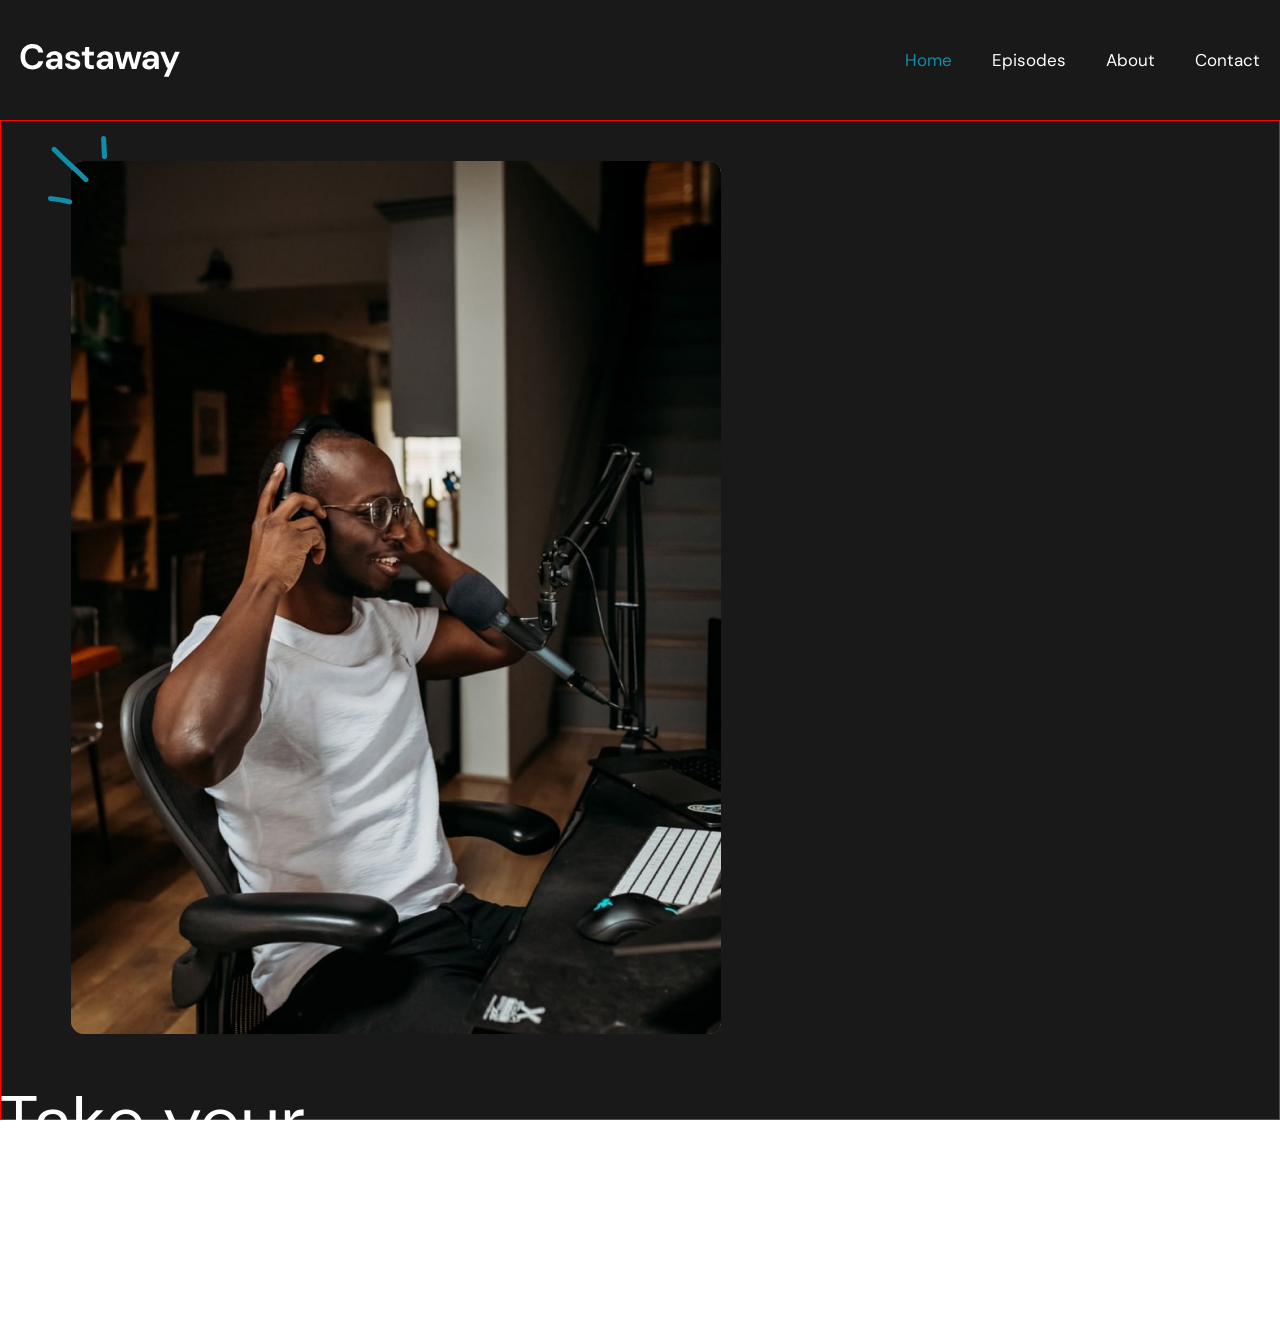
==== index.html @ 34f0c091 "first commit" ====
<!DOCTYPE html>
<html lang="en">
<head>
    <meta charset="UTF-8">
    <meta http-equiv="X-UA-Compatible" content="IE=edge">
    <meta name="viewport" content="width=device-width, initial-scale=1.0">
    <title>exam</title>
    <link rel="stylesheet" href="./style.css">
    <style> @import url('https://fonts.googleapis.com/css2?family=DM+Sans:wght@400;500;700&display=swap'); </style>
</head>
<body>
<div class="container">
    <header>
        <img src="./headersvj/Vector (4).svg" alt=""> 
        <ul>
            <li> <a href="#">Home</a> </li>
            <li>Episodes</li>
            <li>About</li>
            <li>Contact</li>
        </ul>
    </header>
       

      <div class="main">
     <div class="pic">
        <img class="br" src="./img/IMAGE11.jpg" alt="main">
      <div class="line1">
        <img src="./headersvj/ciziq tepa.svg" alt="">
      </div>
      <div class="line2">
        <img src="./headersvj/ciziq orta.svg" alt="">
      </div>
      <div class="line3">
        <img src="./headersvj/ciziq pas.svg" alt="">
      </div>
     </div>

      <div class="text">
             <h1>Take your podcast to the next</h1>
                
             

      </div>

      </div>















</div>

















    
</body>
</html>
---- style.css ----
*{
    margin: 0;
    padding: 0;
    box-sizing: border-box;
}

.container{
    width: 100%;
    
}

header{
    width: 100%;
    height: 120px;
    padding: 20px;
    display: flex;
    flex-wrap: wrap;
    justify-content: space-between;
    background-color: #191919;
   align-items: center;
}

ul{
    display: flex;
    list-style: none;
    font-family: 'DM Sans';
font-style: normal;
font-weight: 400;
font-size: 17px;
line-height: 27px;
color: #FFFFFF;
gap: 40px;
}

a{
    font-family: 'DM Sans';
font-style: normal;
font-weight: 400;
font-size: 17px;
line-height: 27px;
color: #118DA8;
text-decoration: none;

}

.main{
    width: 100%;
    height: 1000px;
    display: flex;
    flex-wrap: wrap;
    align-items: center;
    justify-content: space-between;
    background-color: #191919;
    border: 1px solid rgb(255, 5, 5);
}

img.br{
  border-radius: 13px;
}
.pic{

margin: 40px 70px;
position: relative;
}

.line1{
    position: absolute;
    top: -25px;
    left: 30px;
}
.line2{
    position: absolute;
    top: -15px;
    left: -20px;

}
.line3{
    position: absolute;
top: 30px;
left: -23px;
}

.text{
    width: 526px;
  display: flex;
  flex-wrap: wrap;

}
h1{
    font-family: 'DM Sans';
font-style: normal;
font-weight: 400;
font-size: 70px;
line-height: 88px;
letter-spacing: 3.2px;
color: #FFFFFF;
}
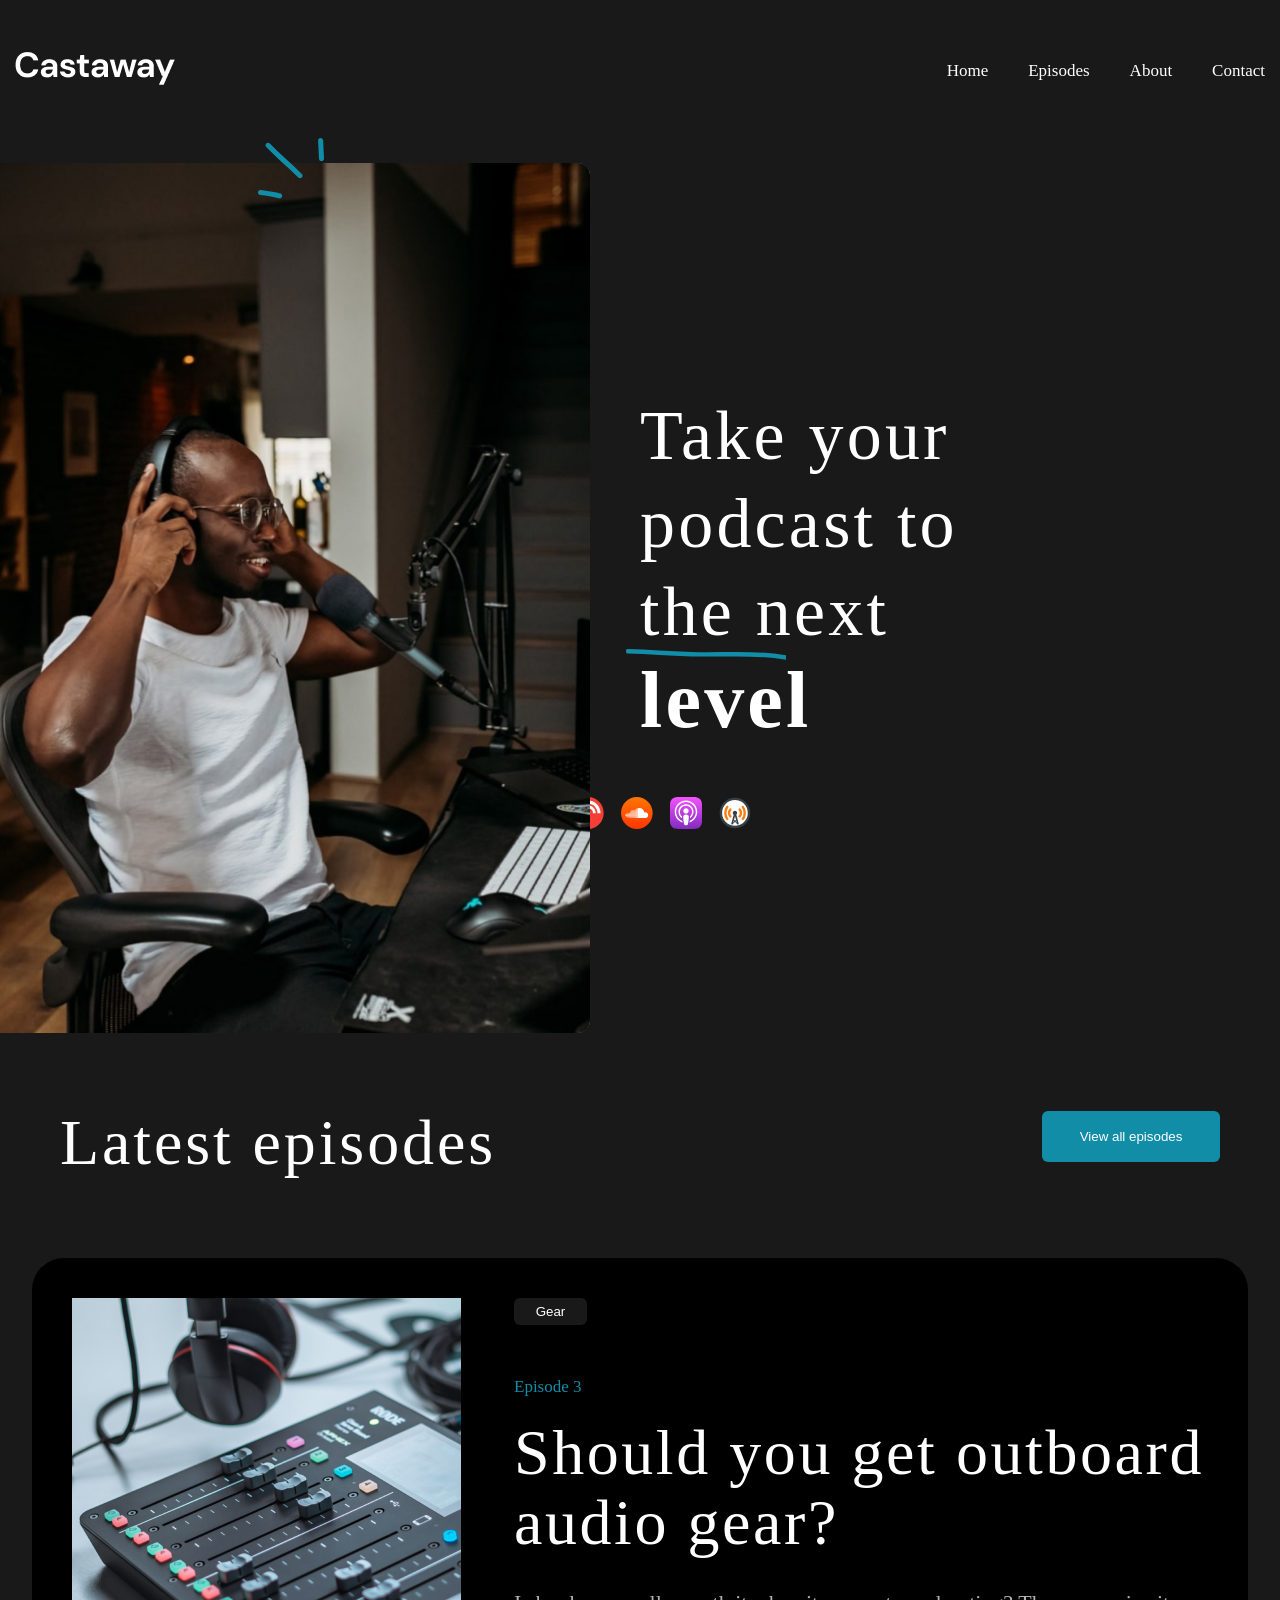
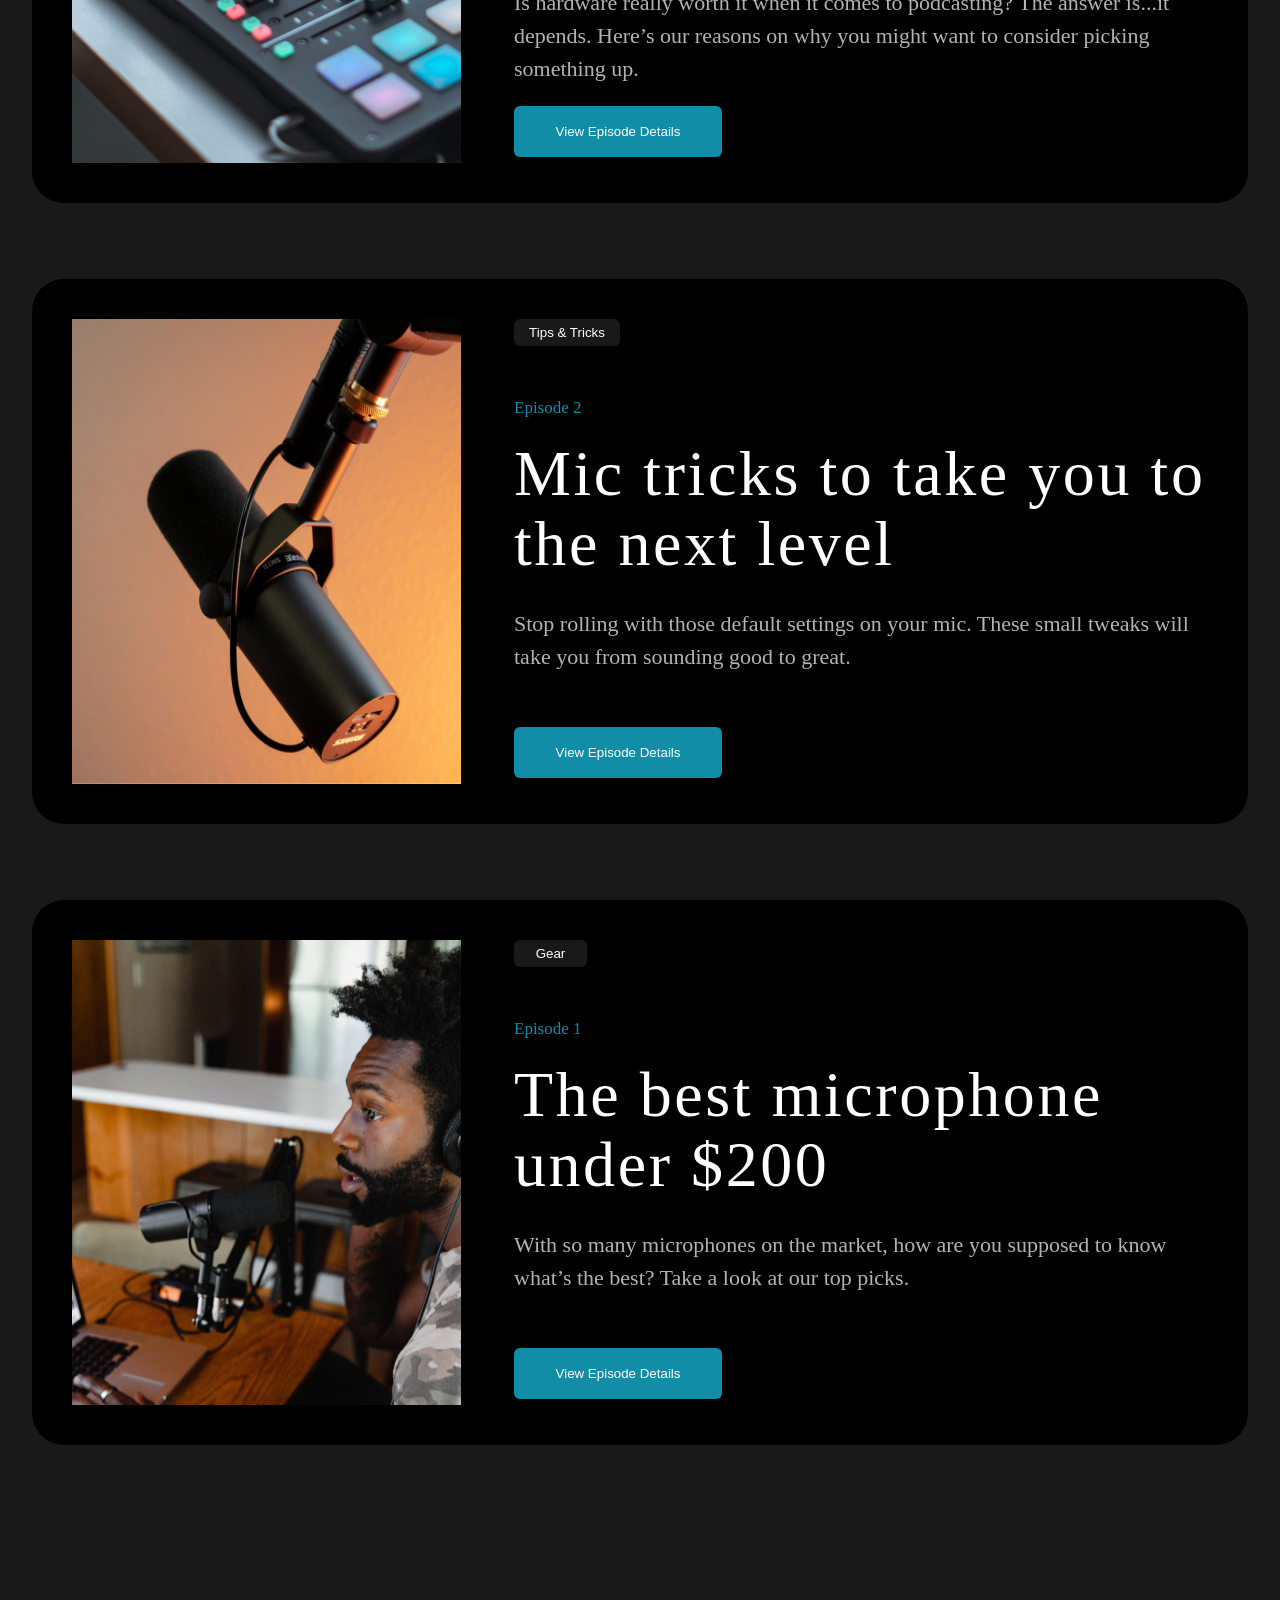
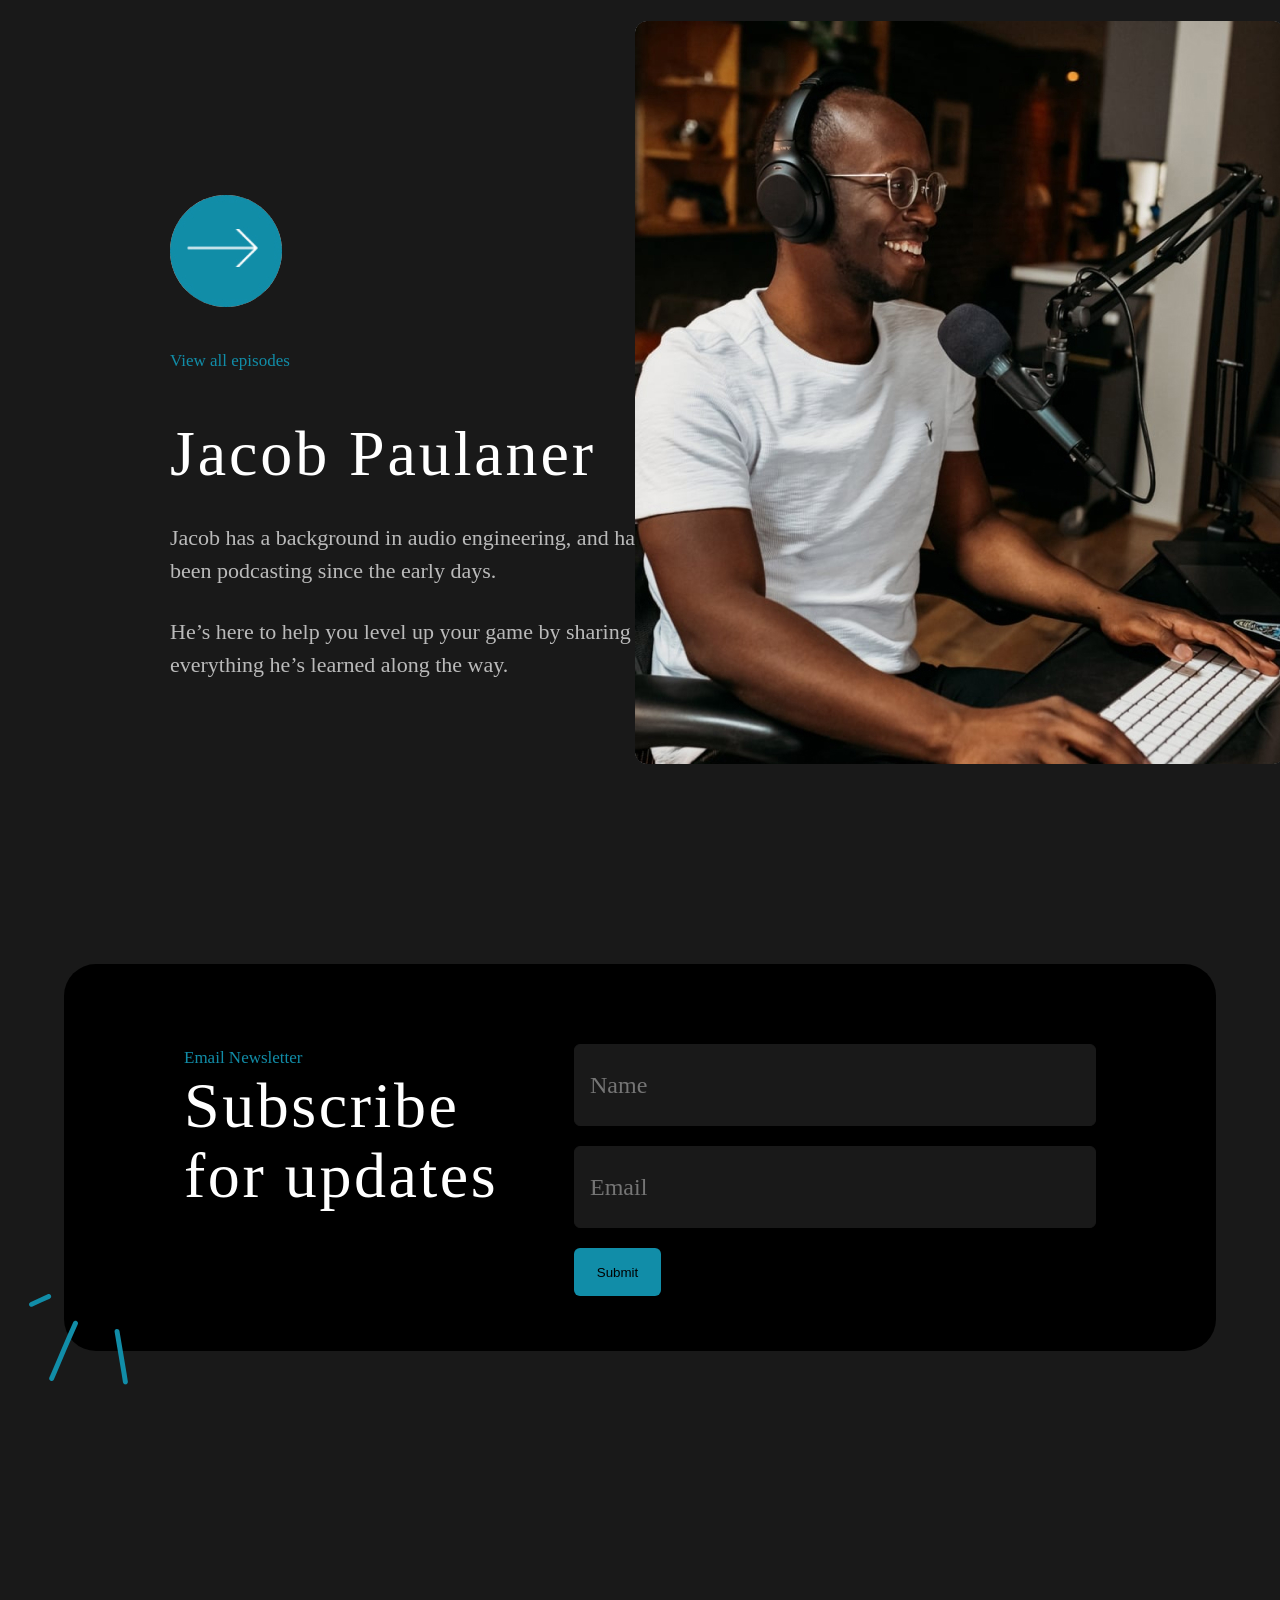
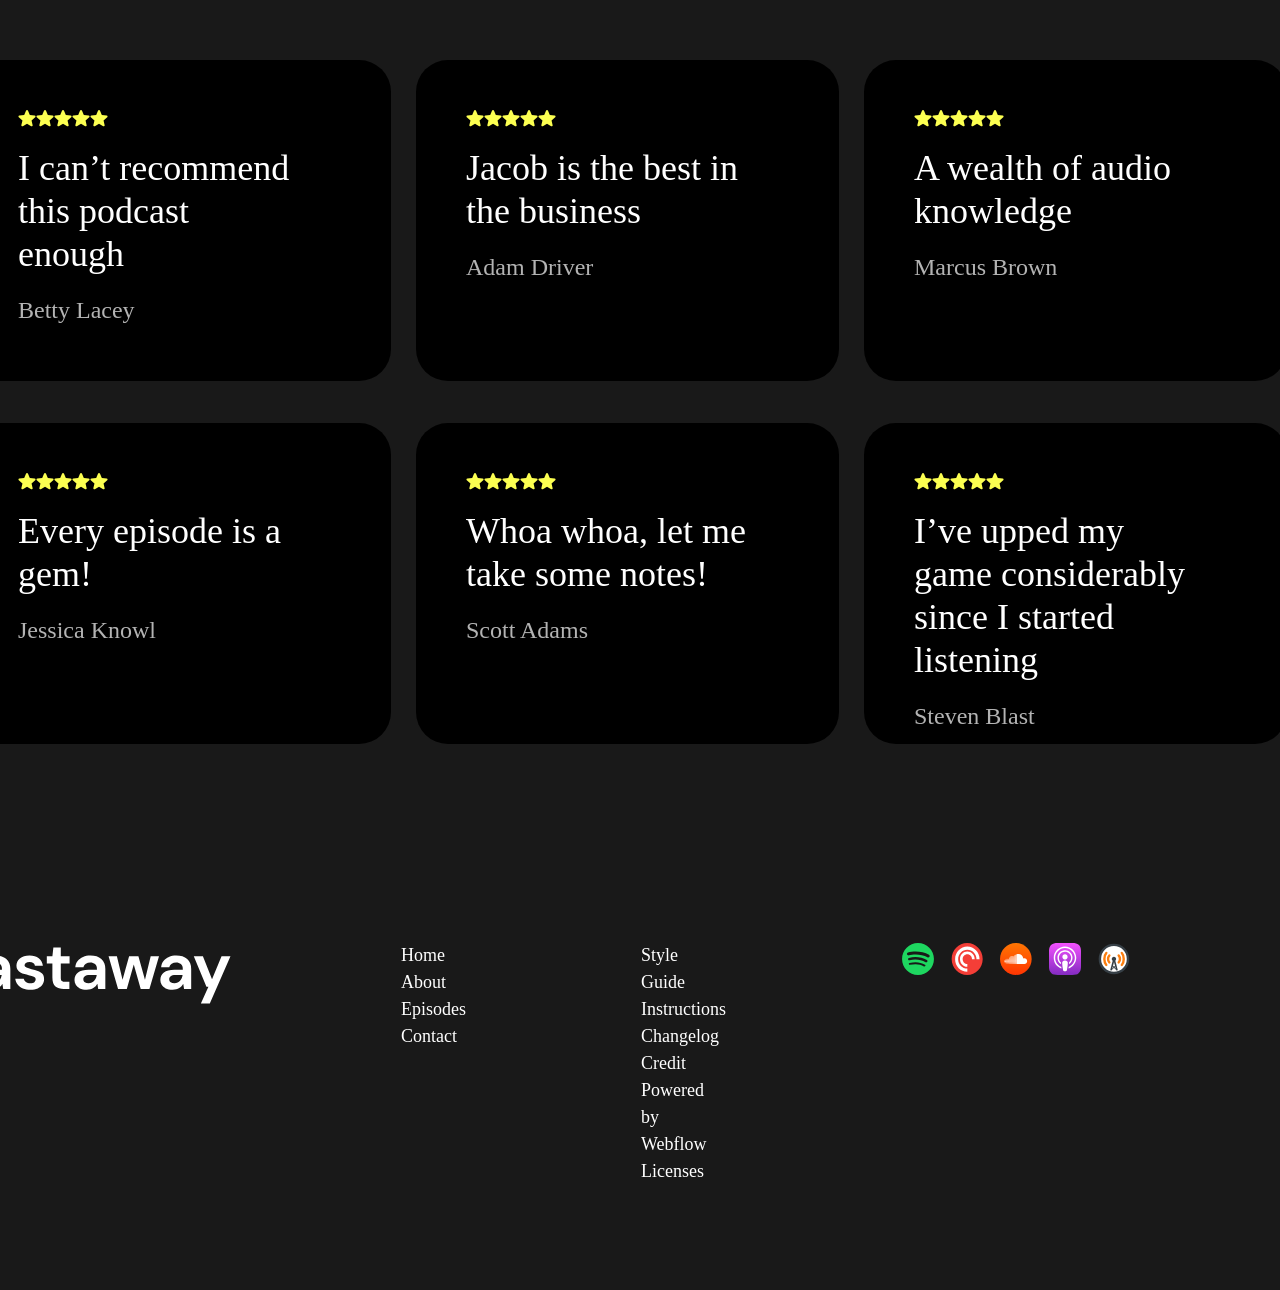
==== commit 57a92869: "first commit" ====
--- a/index.html
+++ b/index.html
@@ -1,81 +1,275 @@
 <!DOCTYPE html>
-<html lang="en">
+<html lang="ru">
 <head>
     <meta charset="UTF-8">
     <meta http-equiv="X-UA-Compatible" content="IE=edge">
     <meta name="viewport" content="width=device-width, initial-scale=1.0">
-    <title>exam</title>
     <link rel="stylesheet" href="./style.css">
-    <style> @import url('https://fonts.googleapis.com/css2?family=DM+Sans:wght@400;500;700&display=swap'); </style>
+    <title>Document</title>
 </head>
 <body>
-<div class="container">
-    <header>
-        <img src="./headersvj/Vector (4).svg" alt=""> 
-        <ul>
-            <li> <a href="#">Home</a> </li>
-            <li>Episodes</li>
-            <li>About</li>
-            <li>Contact</li>
-        </ul>
-    </header>
+   <header class="header"> 
+<nav class="nav container">
+<a href="#!"><img src="./img/logo.png" alt="logo"></a>
+<ul class="nav__list">
+<li class="nav_list_link"><a href="#!">Home</a></li>
+<li class="nav_list_link"><a href="#!">Episodes</a></li>
+<li class="nav_list_link"><a href="#!">About</a></li>
+<li class="nav_list_link"><a href="#!">Contact</a></li>
+</ul>
+</nav>
+
+   <div class="second">
+      <article>
+         <img class="one" src="./img/IMAGE1.jpg" alt="picture">
        
-
-      <div class="main">
-     <div class="pic">
-        <img class="br" src="./img/IMAGE11.jpg" alt="main">
-      <div class="line1">
-        <img src="./headersvj/ciziq tepa.svg" alt="">
-      </div>
-      <div class="line2">
-        <img src="./headersvj/ciziq orta.svg" alt="">
-      </div>
-      <div class="line3">
-        <img src="./headersvj/ciziq pas.svg" alt="">
-      </div>
-     </div>
-
+         <div class="line1">
+            <img class="first" src="./headersvj/ciziq tepa.svg" alt="1">
+         </div>
+         <div class="line2">
+            <img class="first" src="./headersvj/ciziq orta.svg" alt="2">
+         </div>
+         <div class="line3">
+            <img class="first" src="./headersvj/ciziq pas.svg" alt="3">
+         </div>
+   </article>
+   <aside>
       <div class="text">
-             <h1>Take your podcast to the next</h1>
-                
-             
-
-      </div>
-
-      </div>
-
-
-
-
-
-
-
-
-
-
-
-
-
-
-
-</div>
-
-
-
-
-
-
-
-
-
-
-
-
-
-
-
-
-
-    
+        Take your podcast to the
+         next  <div class="text2">level</div>
+       <div class="textline"><img src="./img/nextbottom.svg" alt="linee"></div>
+       </div>
+
+       <div class="asidb">
+         <img src="./img/5 svj.svg" alt="aside">
+       </div>
+   </aside>
+   </div>
+
+        <div class="third">
+        <div class="thirdtext">
+         <h2>Latest episodes</h2>
+         <button class="b1"><a href="#">View all episodes</a></button>
+        </div>
+         <div class="bloc-1">
+         <img src="./img/bloc1.jpg" alt="1">   
+          <div class="in">
+            <button class="b2"><a href="#">Gear</a></button>
+            <h6>Episode 3</h6>
+            <div class="text1">
+             <h3>Should you get outboard audio gear?</h3>
+             <p>Is hardware really worth it when it comes to podcasting? The answer is...it depends. Here’s our reasons on why you might want to consider picking something up.</p>
+            </div>
+            <button class="b3"><a href="#">View Episode Details</a></button>
+          </div>
+         </div>
+
+         <div class="bloc-1">
+         <img src="./img/bloc2.jpg" alt="1">   
+          <div class="in">
+            <button class="b22"><a href="#">Tips & Tricks</a></button>
+            <h6>Episode 2</h6>
+            <div class="text1">
+             <h3>Mic tricks to take you to the next level</h3>
+             <p>Stop rolling with those default settings on your mic. These small tweaks will take you from sounding good to great.</p>
+            </div>
+            <button class="b3"><a href="#">View Episode Details</a></button>          </div>
+         </div>
+
+         <div class="bloc-1">
+         <img src="./img/bloc3.jpg" alt="1">   
+          <div class="in">
+            <button class="b2"><a href="#">Gear</a></button>
+            <h6>Episode 1</h6>
+            <div class="text1">
+             <h3>The best microphone under $200</h3>
+             <p>With so many microphones on the market, how are you supposed to know what’s the best? Take a look at our top picks.</p>
+            </div>
+             <button class="b3"><a href="#">View Episode Details</a></button>
+          </div>
+         </div>
+        </div>
+
+
+        <div class="fourth">
+         <div class="ftext">
+              <img class="four" src="./img/fjpj.jpg" alt="four">
+              <h6>View all episodes</h6>
+           <div class="ftextt">
+            <h2>Jacob Paulaner</h2>
+            <p>Jacob has a background in audio engineering, and has been podcasting since the early days.</p>
+            <p>He’s here to help you level up your game by sharing everything he’s learned along the way.</p>
+           </div>
+         </div>
+           <div class="fimg">
+            <img class="foor" src="./img/fimg.jpg" alt="four">
+           </div>  
+        </div>
+
+
+
+          <div class="fives">
+            <div class="fbox">
+              <div class="fetext">
+               <h6>Email Newsletter</h6>
+               <h3>Subscribe for updates</h3>
+              </div>
+
+              <div class="inputs">
+               <input type="text" placeholder="Name">
+               <input type="email" placeholder="Email">
+               <button>Submit</button>
+              </div>
+
+              <div class="style">
+               <img src="./img/yoon.svg" alt="1"></div>
+              <div class="style2">
+               <img src="./img/orta2.svg" alt="1"></div>
+              <div class="style3">
+               <img src="./img/pas2.svg" alt="1"></div>
+            </div>
+          </div>
+
+           <div class="sixth">
+              <div class="sboxes">
+               <div class="sbox">
+                 <div class="stext">
+                  <div class="stars">
+                     <img src="./img/star.svg" alt="star">
+                     <img src="./img/star.svg" alt="star">
+                     <img src="./img/star.svg" alt="star">
+                     <img src="./img/star.svg" alt="star">
+                     <img src="./img/star.svg" alt="star">
+                  </div>
+                <h4>
+                  I can’t recommend this podcast enough
+                </h4>
+                <h5>Betty Lacey</h5>
+                 </div>
+               </div>
+               <div class="sbox">
+                 <div class="stext">
+                  <div class="stars">
+                     <img src="./img/star.svg" alt="star">
+                     <img src="./img/star.svg" alt="star">
+                     <img src="./img/star.svg" alt="star">
+                     <img src="./img/star.svg" alt="star">
+                     <img src="./img/star.svg" alt="star">
+                  </div>
+                <h4>
+                  Jacob is the best in the business
+                </h4>
+                <h5>Adam Driver</h5>
+                 </div>
+               </div>
+               <div class="sbox">
+                 <div class="stext">
+                  <div class="stars">
+                     <img src="./img/star.svg" alt="star">
+                     <img src="./img/star.svg" alt="star">
+                     <img src="./img/star.svg" alt="star">
+                     <img src="./img/star.svg" alt="star">
+                     <img src="./img/star.svg" alt="star">
+                  </div>
+                <h4>
+                  A wealth of audio knowledge
+                </h4>
+                <h5>Marcus Brown</h5>
+                 </div>
+               </div>
+
+
+              </div>
+              <div class="sboxes">
+               <div class="sbox">
+                 <div class="stext">
+                  <div class="stars">
+                     <img src="./img/star.svg" alt="star">
+                     <img src="./img/star.svg" alt="star">
+                     <img src="./img/star.svg" alt="star">
+                     <img src="./img/star.svg" alt="star">
+                     <img src="./img/star.svg" alt="star">
+                  </div>
+                <h4>
+                  Every episode is a gem!
+                </h4>
+                <h5>Jessica Knowl</h5>
+                 </div>
+               </div>
+               <div class="sbox">
+                 <div class="stext">
+                  <div class="stars">
+                     <img src="./img/star.svg" alt="star">
+                     <img src="./img/star.svg" alt="star">
+                     <img src="./img/star.svg" alt="star">
+                     <img src="./img/star.svg" alt="star">
+                     <img src="./img/star.svg" alt="star">
+                  </div>
+                <h4>
+                  Whoa whoa, let me take some notes!
+                </h4>
+                <h5>Scott Adams</h5>
+                 </div>
+               </div>
+               <div class="sbox">
+                 <div class="stext">
+                  <div class="stars">
+                     <img src="./img/star.svg" alt="star">
+                     <img src="./img/star.svg" alt="star">
+                     <img src="./img/star.svg" alt="star">
+                     <img src="./img/star.svg" alt="star">
+                     <img src="./img/star.svg" alt="star">
+                  </div>
+                <h4>
+                  I’ve upped my game considerably since I started listening
+                </h4>
+                <h5>Steven Blast</h5>
+                 </div>
+               </div>
+              </div>
+           </div>
+
+           <footer>
+             <div class="onee">
+               <img src="./img/footer.svg" alt="">
+               <img src="./img/footer2.svg" alt="">
+             </div>
+
+             <div class="two">
+               <ul>
+                  <li>Home</li>
+                  <li>About</li>
+                  <li>Episodes</li>
+                  <li>Contact</li>
+               </ul>
+             </div>
+
+             <div class="three">
+               <ul>
+                  <li>Style Guide</li>
+                  <li>Instructions</li>
+                  <li>Changelog</li>
+                  <li>Credit</li>
+                  <li>Powered by Webflow</li>
+                  <li>Licenses</li>
+               </ul>
+             </div>
+
+             <div class="four">
+               <img src="./img/footer4.svg" alt="">
+             </div>
+
+
+
+           </footer>
+
+
+   </header> 
+
+
+
+
+
+
 </body>
 </html>
--- a/style.css
+++ b/style.css
@@ -1,92 +1,106 @@
 *{
-    margin: 0;
-    padding: 0;
-    box-sizing: border-box;
-}
+margin: 0;
+padding: 0;
+box-sizing: border-box;
+text-decoration: none;
+list-style: none;
+
+}
+body{
+
+    background-color: #191919;
+}
+
 
 .container{
-    width: 100%;
-    
-}
-
-header{
-    width: 100%;
-    height: 120px;
-    padding: 20px;
-    display: flex;
-    flex-wrap: wrap;
-    justify-content: space-between;
-    background-color: #191919;
-   align-items: center;
-}
-
-ul{
-    display: flex;
-    list-style: none;
-    font-family: 'DM Sans';
-font-style: normal;
-font-weight: 400;
-font-size: 17px;
-line-height: 27px;
-color: #FFFFFF;
-gap: 40px;
-}
-
-a{
-    font-family: 'DM Sans';
-font-style: normal;
-font-weight: 400;
-font-size: 17px;
-line-height: 27px;
-color: #118DA8;
-text-decoration: none;
-
-}
-
-.main{
-    width: 100%;
-    height: 1000px;
-    display: flex;
-    flex-wrap: wrap;
+
+max-width: 1440px;
+width: 100%;
+height: 120px;
+padding: 0 15px;
+margin: 0 auto;
+
+}
+.nav{
+padding-top: 20px;
+    display: flex;
     align-items: center;
     justify-content: space-between;
-    background-color: #191919;
-    border: 1px solid rgb(255, 5, 5);
-}
-
-img.br{
-  border-radius: 13px;
-}
-.pic{
-
-margin: 40px 70px;
+}
+.nav__list{
+
+display: flex;
+gap:40px ;
+
+}
+.nav_list_link a{
+    font-family: 'DM Sans';
+    font-style: normal;
+    font-weight: 400;
+    font-size: 17px;
+    line-height: 27px;
+    /* identical to box height, or 159% */
+    
+    
+    color: #FFFFFF;
+    transition: .4s;
+}
+.nav_list_link a:hover{
+    color: #118DA8;
+
+}
+
+.second{
+    width: 100%;
+    display: flex;
+}
+
+article{
+width: 50%;
+height: 913px;
+display: flex;
+align-items: flex-end;
+justify-content: flex-end;
 position: relative;
+
+}
+
+img.one{
+    height: 870px;
+    border-radius: 13px;
+    margin-right: 50px;
 }
 
 .line1{
     position: absolute;
-    top: -25px;
-    left: 30px;
+    top: 18px;
+    left: 318px;
 }
 .line2{
     position: absolute;
-    top: -15px;
-    left: -20px;
-
+    top: 22px;
+    left: 265px;
 }
 .line3{
     position: absolute;
-top: 30px;
-left: -23px;
-}
-
+    top: 65px;
+    left: 258px;
+}
+
+aside{
+    width: 50%;
+   display: flex;
+   align-items: flex-end;
+   justify-content: flex-end;
+   flex-wrap: wrap;
+
+}
 .text{
-    width: 526px;
-  display: flex;
-  flex-wrap: wrap;
-
-}
-h1{
+    width: 550px;
+    height: 300px;
+    margin-top: 220px;
+    margin-right: 270px;
+    position: relative;
     font-family: 'DM Sans';
 font-style: normal;
 font-weight: 400;
@@ -95,5 +109,379 @@
 letter-spacing: 3.2px;
 color: #FFFFFF;
 }
-
-
+.text2{
+    display: inline;
+    margin-top: 460px;
+    margin-right: 100px;
+    font-family: 'DM Sans';
+font-style: normal;
+font-weight: 700;
+font-size: 80px;
+line-height: 88px;
+letter-spacing: 3.2px;
+color: #FFFFFF;
+}
+
+.textline{
+    position: absolute;
+    top: 175px;
+    left: -14px;  
+}
+
+.asidb{
+    display: flex;
+    justify-content: center;
+    align-items: center;
+    width: 400px;
+    height: 100px;
+    margin-right: 490px;
+    margin-bottom: 190px;
+
+
+ 
+}
+
+.third{
+    width: 100%;
+    height: 2088px;
+    display: flex;
+    flex-wrap: wrap;
+    justify-content: center;
+}
+
+.thirdtext{
+    width: 100%;
+    height: 99px;
+    display: flex;
+    justify-content: space-between;
+    align-items: flex-end;
+    margin-top: 50px;
+    padding: 0 60px;
+}
+
+
+h2{
+    font-family: 'DM Sans';
+font-style: normal;
+font-weight: 400;
+font-size: 64px;
+line-height: 79px;
+letter-spacing: 2.88px;
+color: #FFFFFF;
+}
+
+button.b1{
+    width: 178px;
+    height: 51px;
+    background: #118DA8;
+    border-radius: 6px;
+    color: white;
+    margin-bottom: 20px;
+}
+
+.bloc-1{
+    width: 95%;
+    height: 545px;
+   display: flex;
+   flex-wrap: wrap;
+   background: #000000;
+   border-radius: 32px;
+   padding: 40px;
+
+}
+
+button.b2{
+    width: 73px;
+    height: 27px;
+    background: #191919;
+    border-radius: 6px;
+    color: white;
+    margin-bottom: 48px;
+}
+h6{
+    font-family: 'DM Sans';
+font-style: normal;
+font-weight: 400;
+font-size: 17px;
+line-height: 27px;
+/* identical to box height, or 159% */
+
+color: #118DA8;
+}
+
+.text1{
+    width: 693px;
+    height: 270px;
+    margin-top: 18px; 
+
+}
+
+h3{
+    font-family: 'DM Sans';
+font-style: normal;
+font-weight: 400;
+font-size: 64px;
+line-height: 70px;
+letter-spacing: 2.56px;
+color: #FFFFFF;
+}
+
+.in{
+    display: flex;
+    flex-direction: column;
+    margin-left: 53px;
+}
+
+
+p{
+    font-family: 'DM Sans';
+font-style: normal;
+font-weight: 400;
+font-size: 22px;
+line-height: 33px;
+color: rgba(255, 255, 255, 0.7);
+margin-top: 28px;
+}
+
+button.b3{
+    width: 208px;
+    height: 51px;
+    margin-top: 18px;
+    background: #118DA8;
+border-radius: 6px;
+color: white;
+}
+
+button.b22{
+    width: 106px;
+    height: 27px;
+    background: #191919;
+    border-radius: 6px;
+    color: white;
+    margin-bottom: 48px;
+}
+a{
+    color: white;
+    transition: .4s;  
+}
+
+a:hover{
+    color: gray;
+}
+
+
+.fourth{
+    width: 100%;
+    height: 943px;
+    display: flex;
+}
+
+.ftextt{
+width: 516px;
+
+}
+
+img.four{
+    border-radius: 50%;
+}
+
+
+.ftext{
+    width: 50%;
+    height: 100%;
+    display: flex;
+    gap: 40px;
+    flex-direction: column;
+   justify-content: center;
+   align-items: flex-start;
+   padding: 170px;
+     
+}
+
+.fimg{
+    width: 50%;
+    height: 100%;
+    display: flex;
+    align-items: center;
+    justify-content: center;
+
+}
+
+img.foor{
+    border-radius: 13px;
+}
+
+.fives{
+    width: 100%;
+    height: 587px;
+}
+
+.fbox{
+    width: 90%;
+    height: 387px;
+    background: #000000;
+border-radius: 32px;
+    display: flex;
+    flex-wrap: wrap;
+    justify-content: space-between;
+    margin: 100px auto;
+    padding: 80px;
+    position: relative;
+  
+}
+
+.fetext{
+ width: 356px;
+ height: 200px;
+ margin-left: 40px;
+}
+
+.inputs{
+    display: flex;
+    flex-direction: column;
+    gap: 20px;
+    margin-right: 40px;
+}
+
+
+input{
+    width: 522px;
+    height: 82px;
+    background: #191919;
+   border: 1px solid #191919;
+    border-radius: 6px;
+    padding: 15px;
+    font-family: 'DM Sans';
+font-style: normal;
+font-weight: 400;
+outline: none;
+font-size: 24px;
+line-height: 29px;
+color: rgba(255, 255, 255, 0.7);
+
+}
+
+button{
+    width: 87px;
+    height: 48px;
+    background: #118DA8;
+border-radius: 6px;
+border: none;
+}
+
+.style{
+    position: absolute;
+    bottom: 40px;
+    left: -35px;
+}
+.style2{
+    position: absolute;
+    bottom: -35px;
+    left: -15px;
+}
+.style3{
+    position: absolute;
+    bottom: -38px;
+    left: 50px;
+}
+
+
+.sixth{
+    width: 100%;
+    height: 901px;
+    display: flex;
+    flex-wrap: wrap;
+    padding: 100px 90px;
+    align-items: center;
+    justify-content: center;
+    gap: 25px;
+}
+
+.sboxes{
+    display: flex;
+}
+
+.sbox{
+    width: 423px;
+    height: 321px;
+    background: #000000;
+   border-radius: 32px;
+   margin-right: 25px;
+}
+
+.stars{
+    display: flex;
+}
+
+h4{
+    font-family: 'DM Sans';
+font-style: normal;
+font-weight: 400;
+font-size: 36px;
+line-height: 43px;
+color: #FFFFFF;
+}
+
+h5{
+    font-family: 'DM Sans';
+font-style: normal;
+font-weight: 400;
+font-size: 24px;
+line-height: 29px;
+color: rgba(255, 255, 255, 0.7);
+}
+
+.stext{
+    width: 280px;
+    height: 180px;
+    display: flex;
+    flex-direction: column;
+    margin: 50px 50px;
+    gap: 20px;
+}
+
+footer{
+    width: 100%;
+    height: 438px;
+    display: flex;
+    justify-content: center;
+    gap: 30px;
+}
+
+.onee{
+    width: 300px;
+    height: 150px;
+    display: flex;
+    flex-direction: column;
+    gap: 10px;
+    margin-right: 140px;
+    margin-top: 90px;
+}
+
+.two{
+    display: flex;
+    flex-direction: column;
+    gap: 50px;
+    font-family: 'DM Sans';
+font-style: normal;
+font-weight: 400;
+font-size: 18px;
+line-height: 27px;
+color: #FFFFFF;
+margin-top: 90px;
+}
+.three{
+    display: flex;
+    flex-direction: column;
+    gap: 50px;
+    margin: 90px 145px;
+    font-family: 'DM Sans';
+font-style: normal;
+font-weight: 400;
+font-size: 18px;
+line-height: 27px;
+color: #FFFFFF;
+}
+.four{
+    margin-top: 90px;
+}
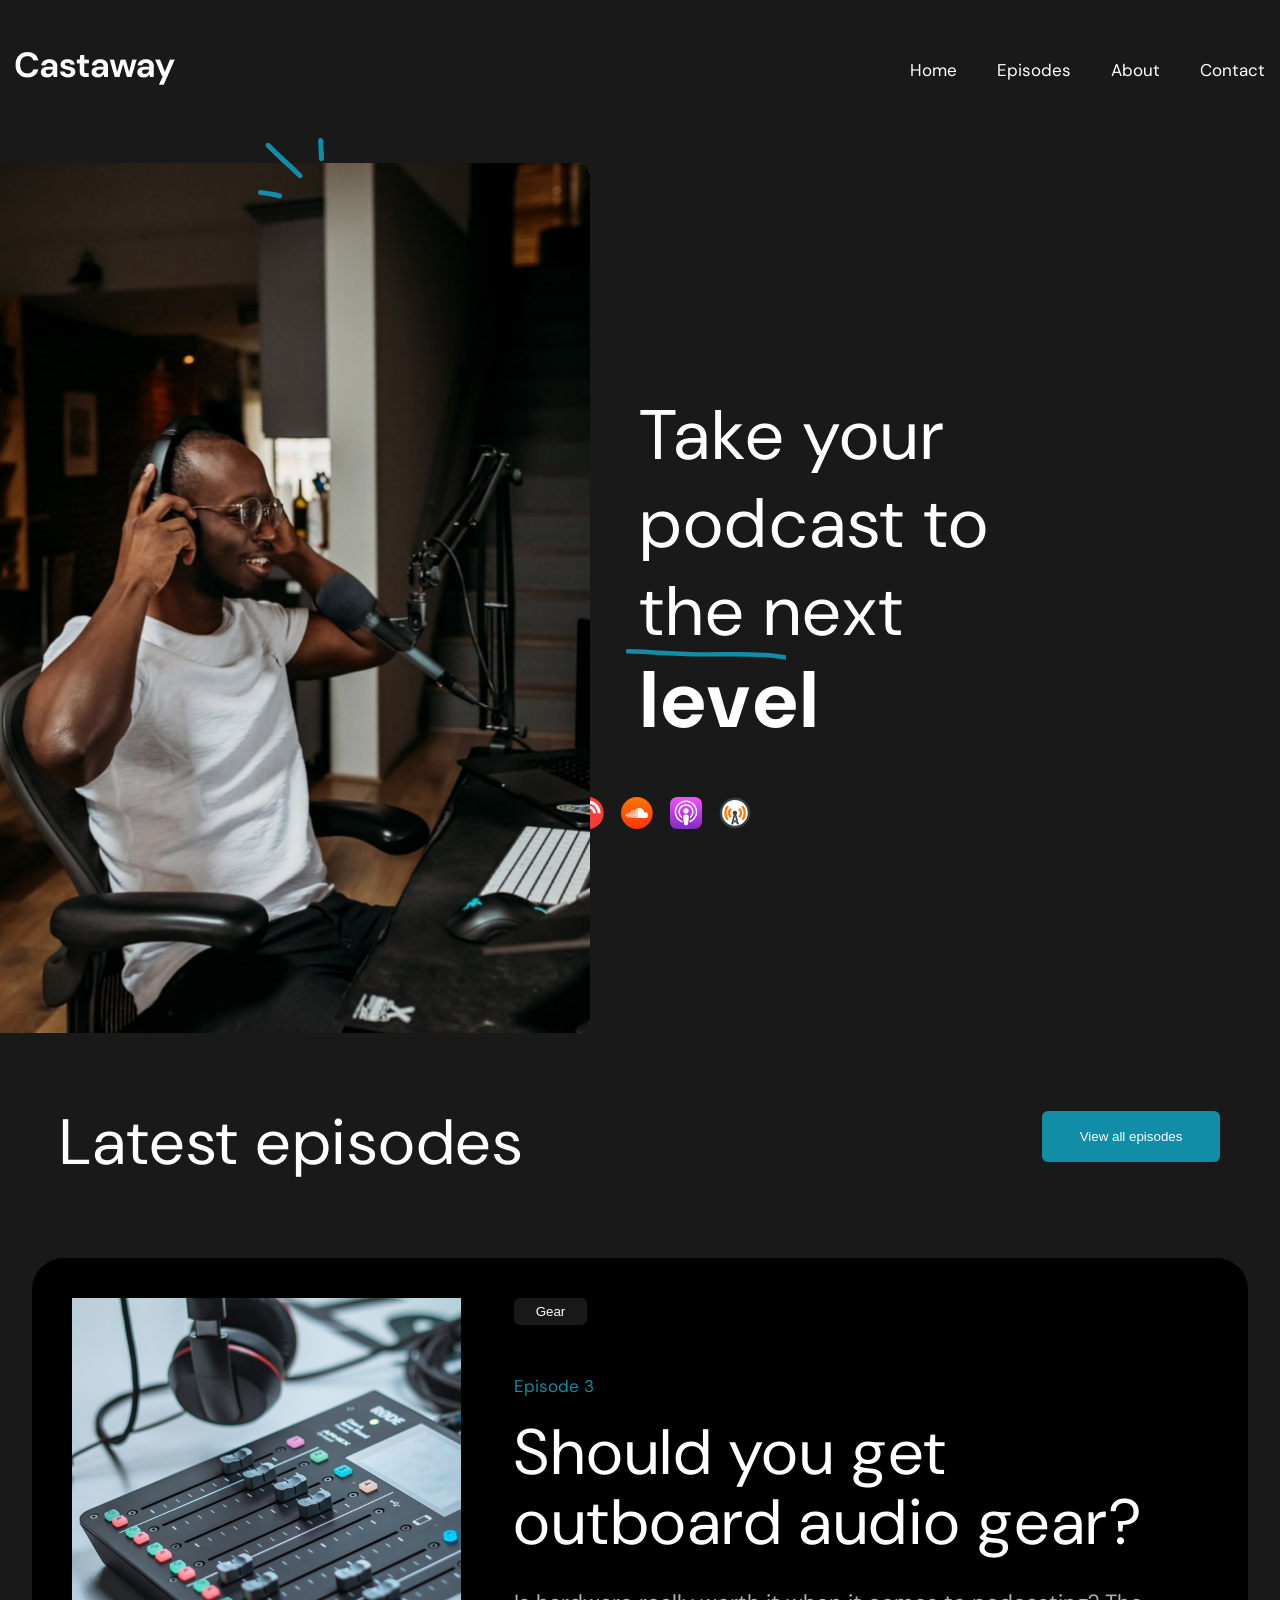
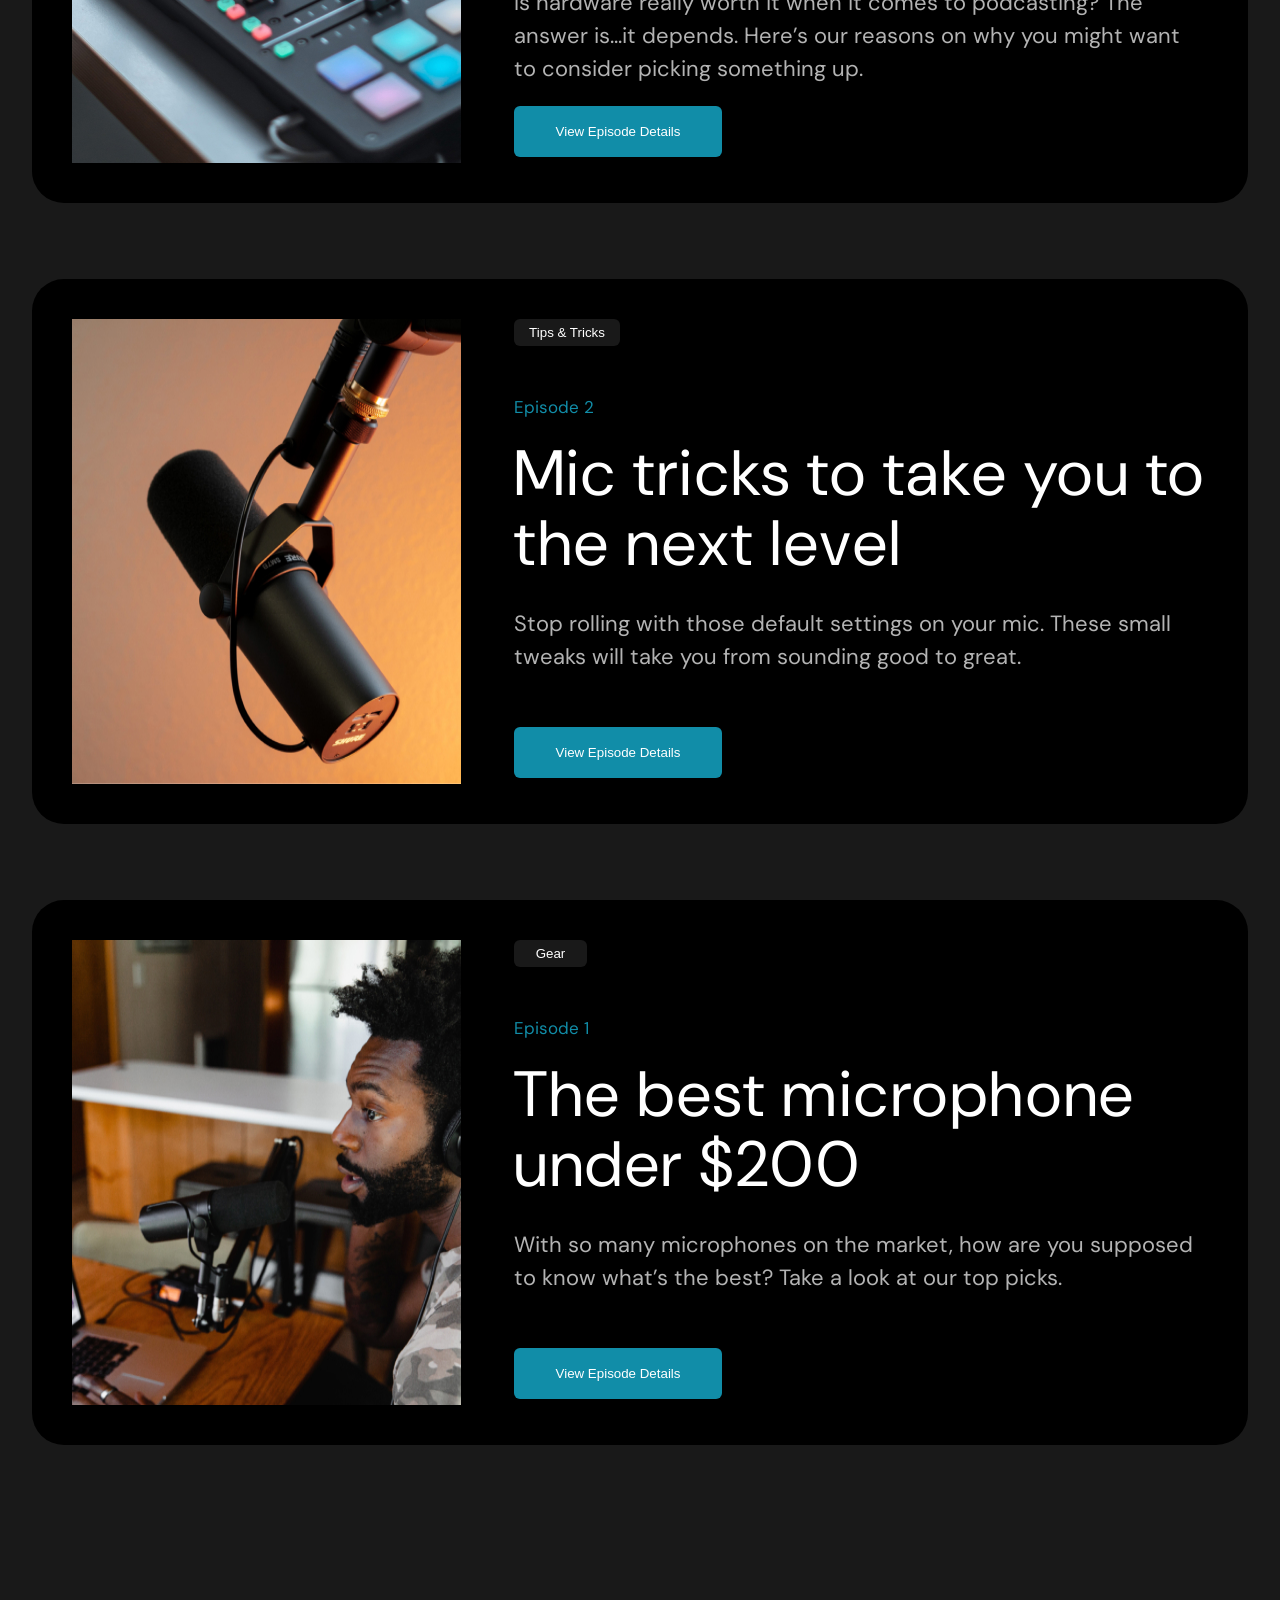
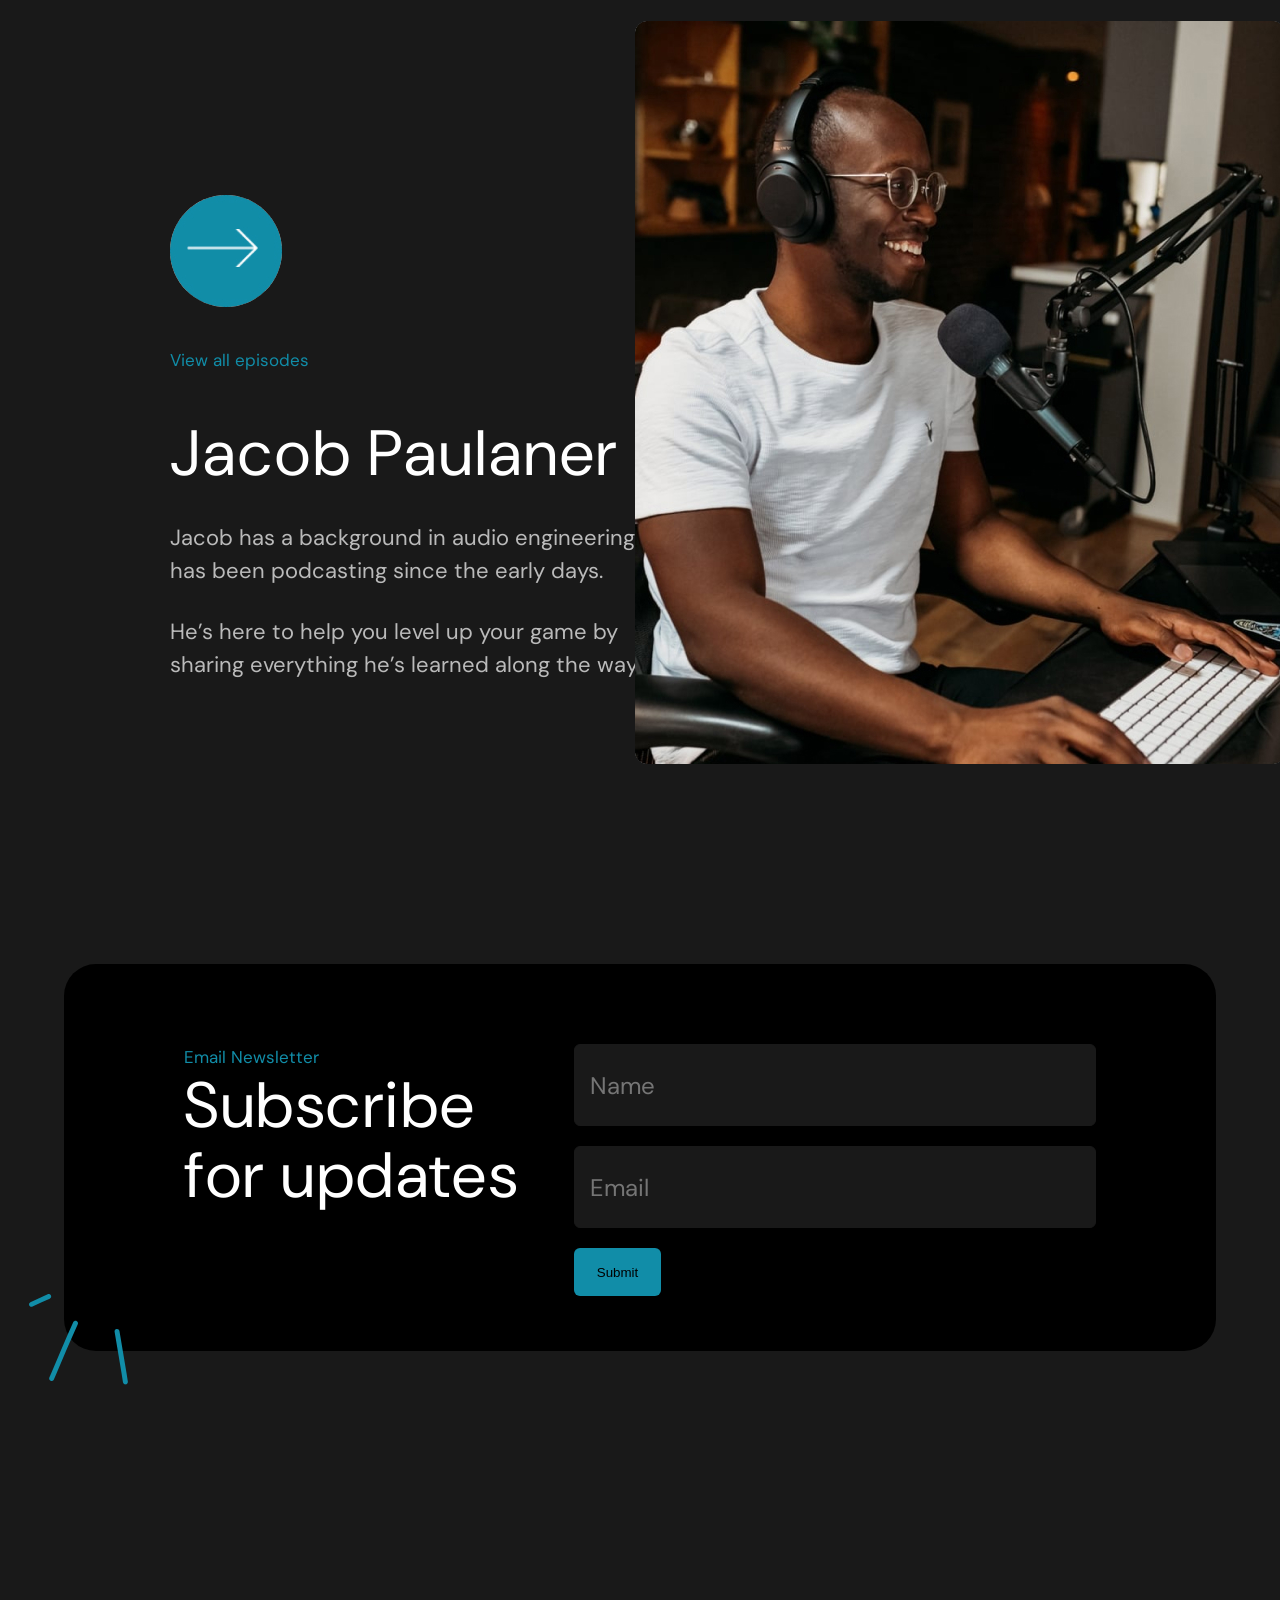
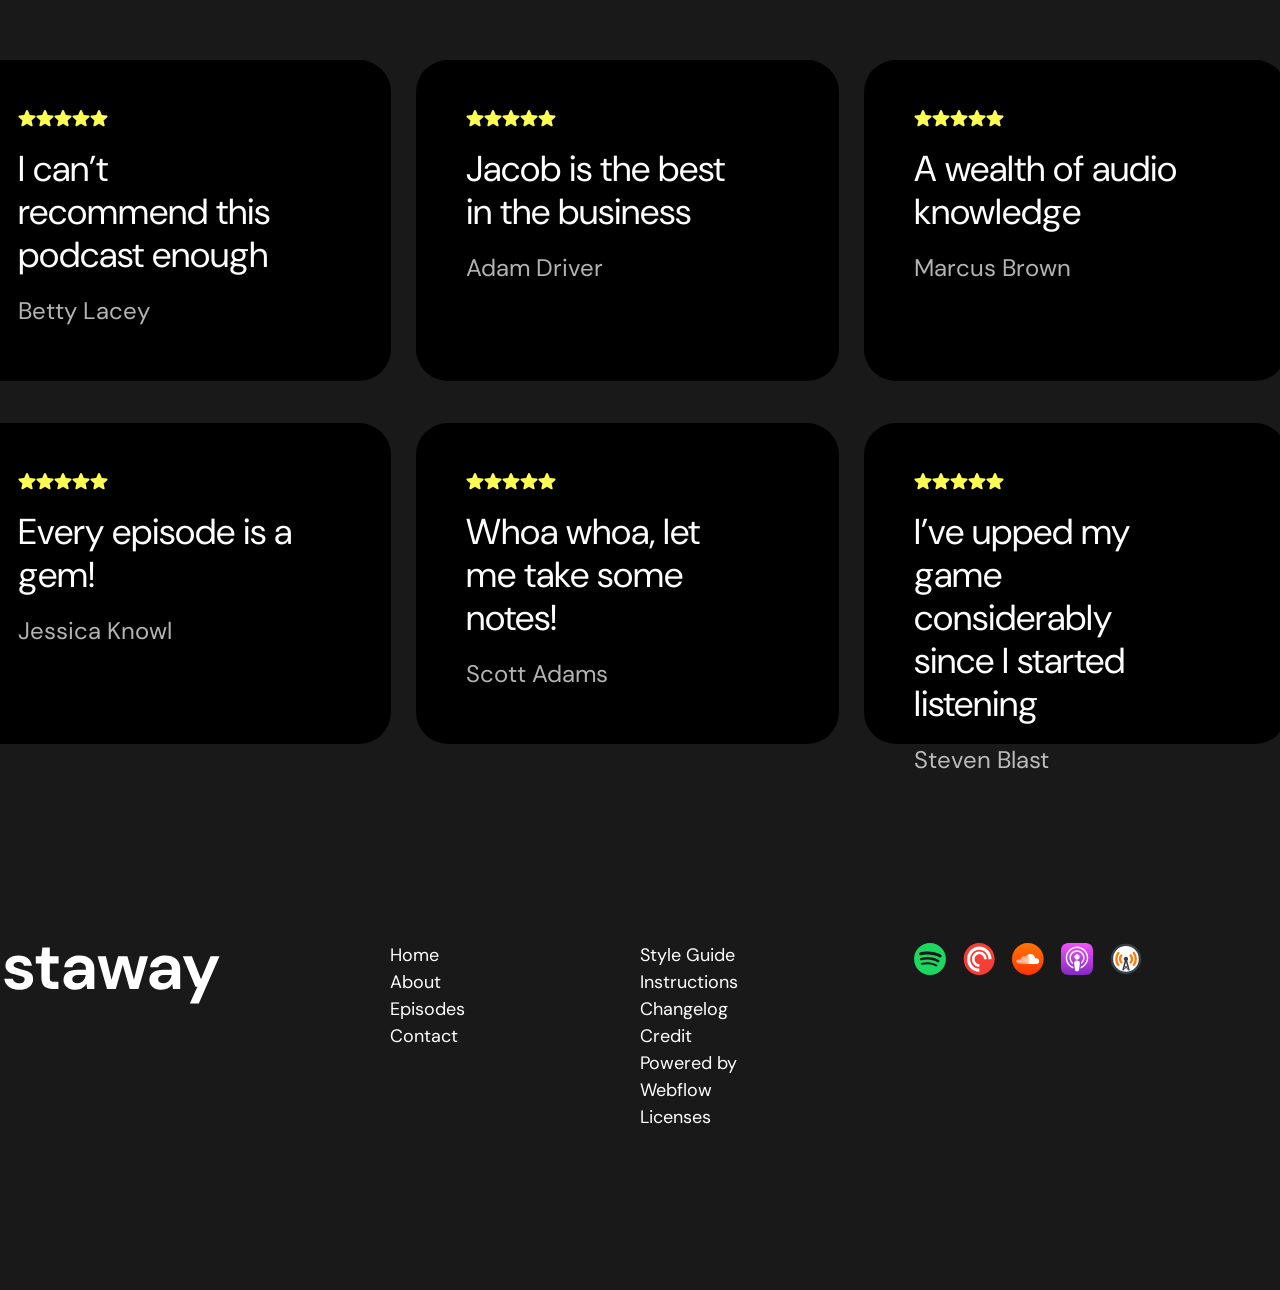
==== commit 0f1dcee2: "rename" ====
--- a/index.html
+++ b/index.html
@@ -5,6 +5,7 @@
     <meta http-equiv="X-UA-Compatible" content="IE=edge">
     <meta name="viewport" content="width=device-width, initial-scale=1.0">
     <link rel="stylesheet" href="./style.css">
+    <style> @import url('https://fonts.googleapis.com/css2?family=DM+Sans:wght@400;500;700&display=swap'); </style>
     <title>Document</title>
 </head>
 <body>
